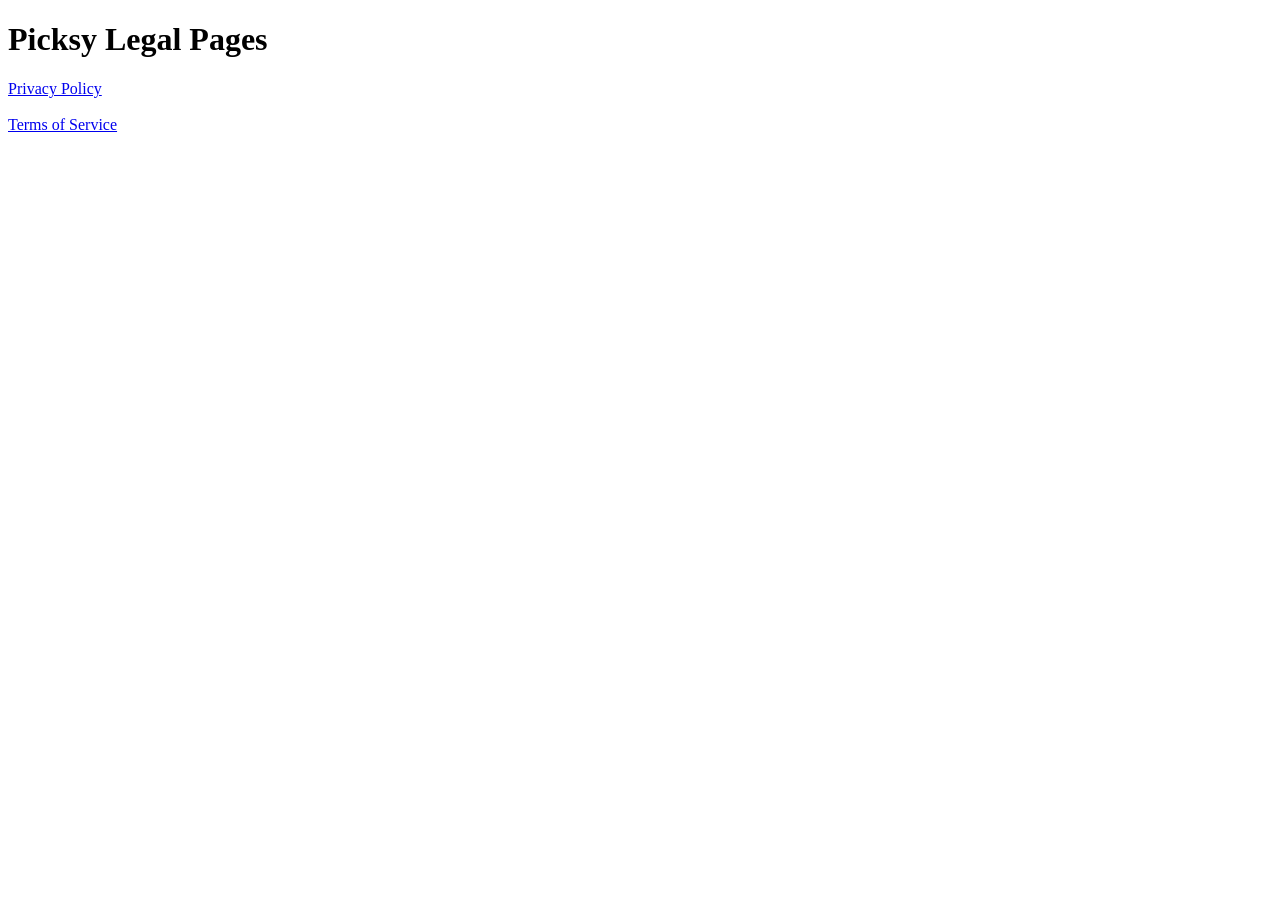
==== index.html @ c2216602 "first commit" ====
<!DOCTYPE html>
<html>
<head>
  <title>Picksy Legal</title>
</head>
<body>
  <h1>Picksy Legal Pages</h1>

  <a href="/privacy.html">Privacy Policy</a>
  <br><br>
  <a href="/terms.html">Terms of Service</a>
</body>
</html>
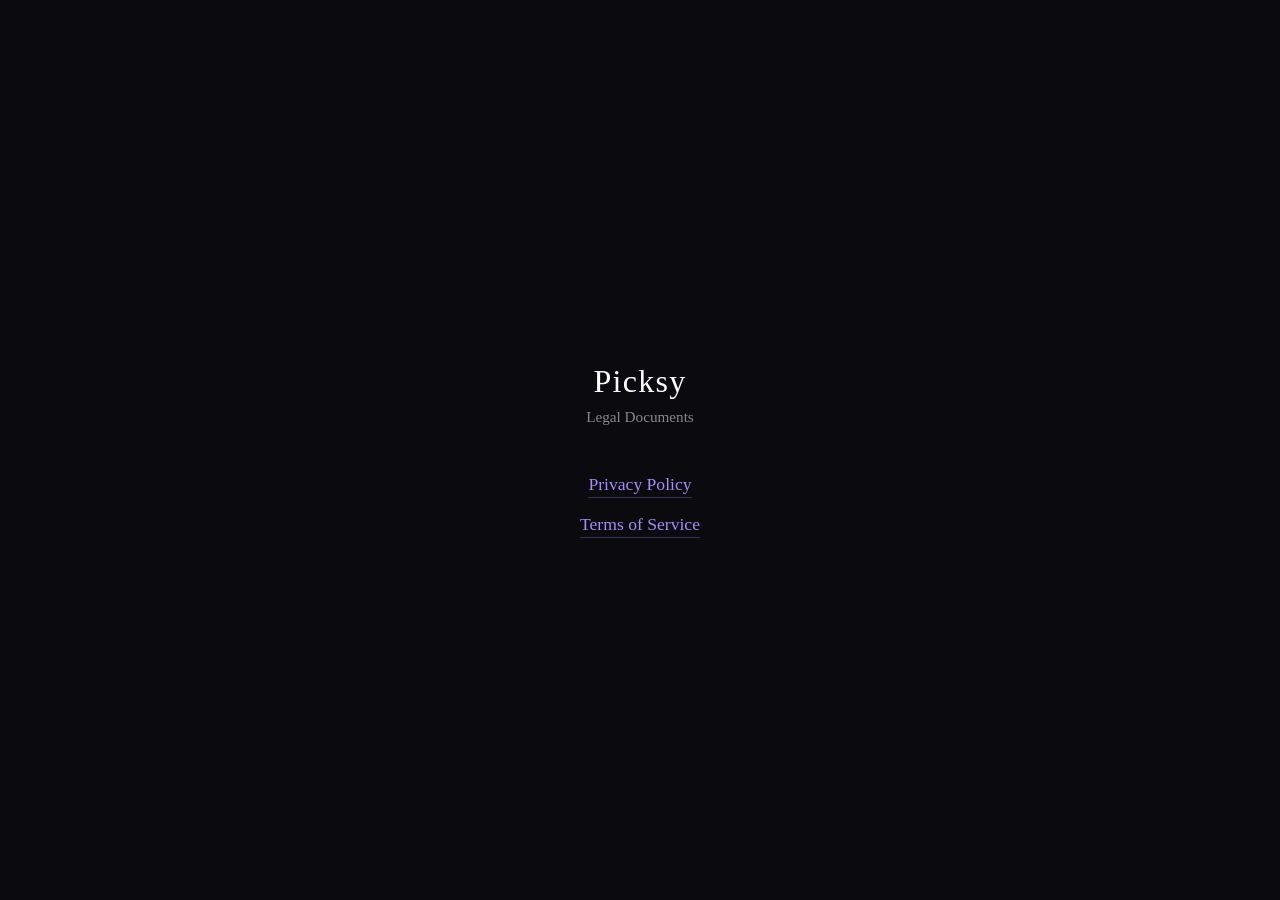
==== commit 6285916d: "second commit" ====
--- a/index.html
+++ b/index.html
@@ -1,13 +1,36 @@
 <!DOCTYPE html>
-<html>
+<html lang="en">
 <head>
+  <meta charset="UTF-8">
+  <meta name="viewport" content="width=device-width, initial-scale=1.0">
   <title>Picksy Legal</title>
+  <style>
+    * { margin: 0; padding: 0; box-sizing: border-box; }
+    body {
+      background: #0B0B0F;
+      color: #f0f0f0;
+      font-family: Georgia, serif;
+      min-height: 100vh;
+      display: flex;
+      align-items: center;
+      justify-content: center;
+    }
+    .container { text-align: center; padding: 48px 24px; }
+    h1 { font-size: 2rem; font-weight: 400; letter-spacing: 0.04em; margin-bottom: 8px; color: #fff; }
+    p { color: #888; font-size: 0.95rem; margin-bottom: 48px; }
+    .links { display: flex; flex-direction: column; gap: 16px; align-items: center; }
+    a { color: #a78bfa; text-decoration: none; font-size: 1.1rem; border-bottom: 1px solid rgba(167,139,250,0.3); padding-bottom: 2px; transition: color 0.2s; }
+    a:hover { color: #c4b5fd; }
+  </style>
 </head>
 <body>
-  <h1>Picksy Legal Pages</h1>
-
-  <a href="/privacy.html">Privacy Policy</a>
-  <br><br>
-  <a href="/terms.html">Terms of Service</a>
+  <div class="container">
+    <h1>Picksy</h1>
+    <p>Legal Documents</p>
+    <div class="links">
+      <a href="/privacy.html">Privacy Policy</a>
+      <a href="/terms.html">Terms of Service</a>
+    </div>
+  </div>
 </body>
-</html>+</html>
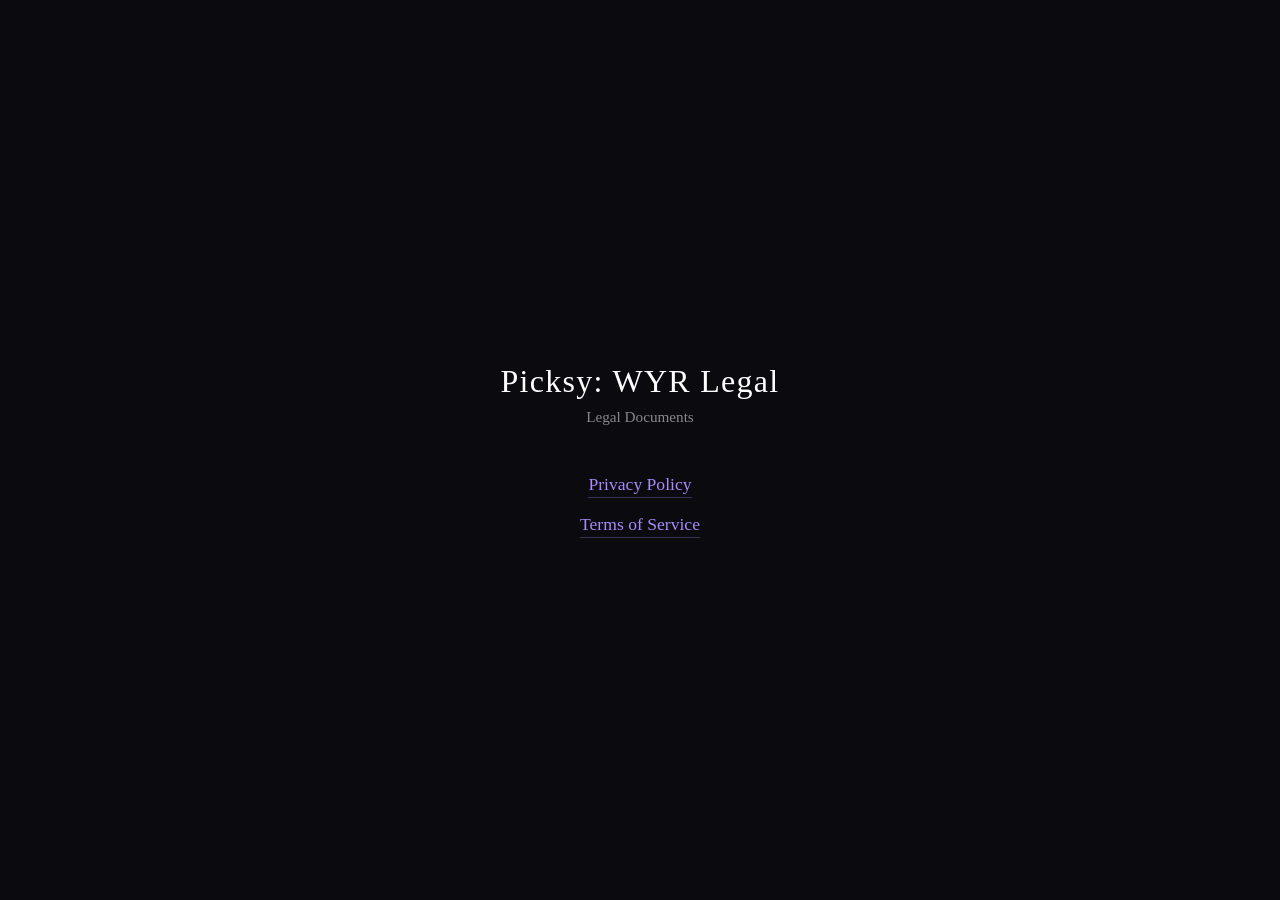
==== commit 0ea3502f: "index update" ====
--- a/index.html
+++ b/index.html
@@ -25,7 +25,7 @@
 </head>
 <body>
   <div class="container">
-    <h1>Picksy</h1>
+    <h1>Picksy: WYR Legal</h1>
     <p>Legal Documents</p>
     <div class="links">
       <a href="/privacy.html">Privacy Policy</a>
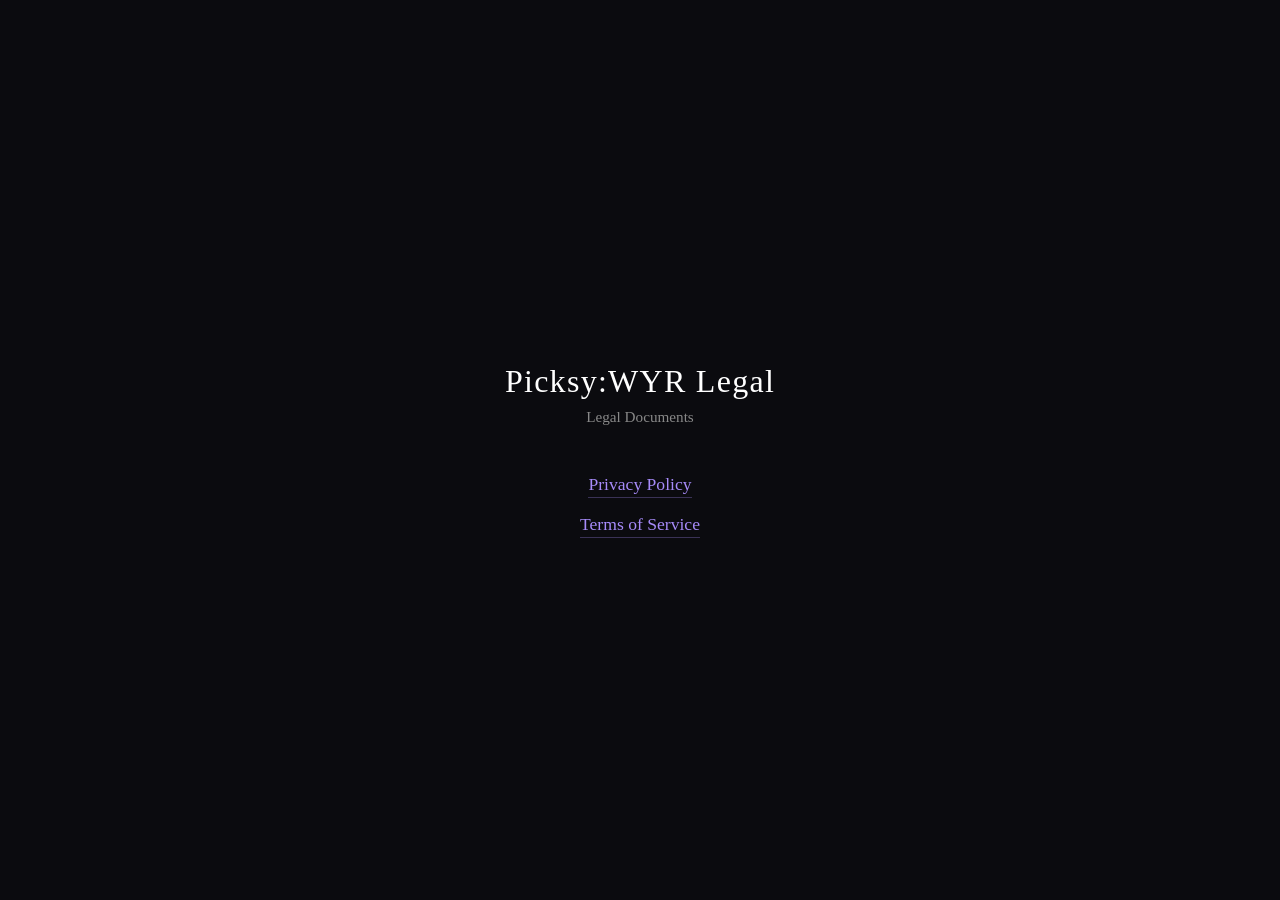
==== commit aa262188: "update" ====
--- a/index.html
+++ b/index.html
@@ -25,7 +25,7 @@
 </head>
 <body>
   <div class="container">
-    <h1>Picksy: WYR Legal</h1>
+    <h1>Picksy:WYR Legal</h1>
     <p>Legal Documents</p>
     <div class="links">
       <a href="/privacy.html">Privacy Policy</a>
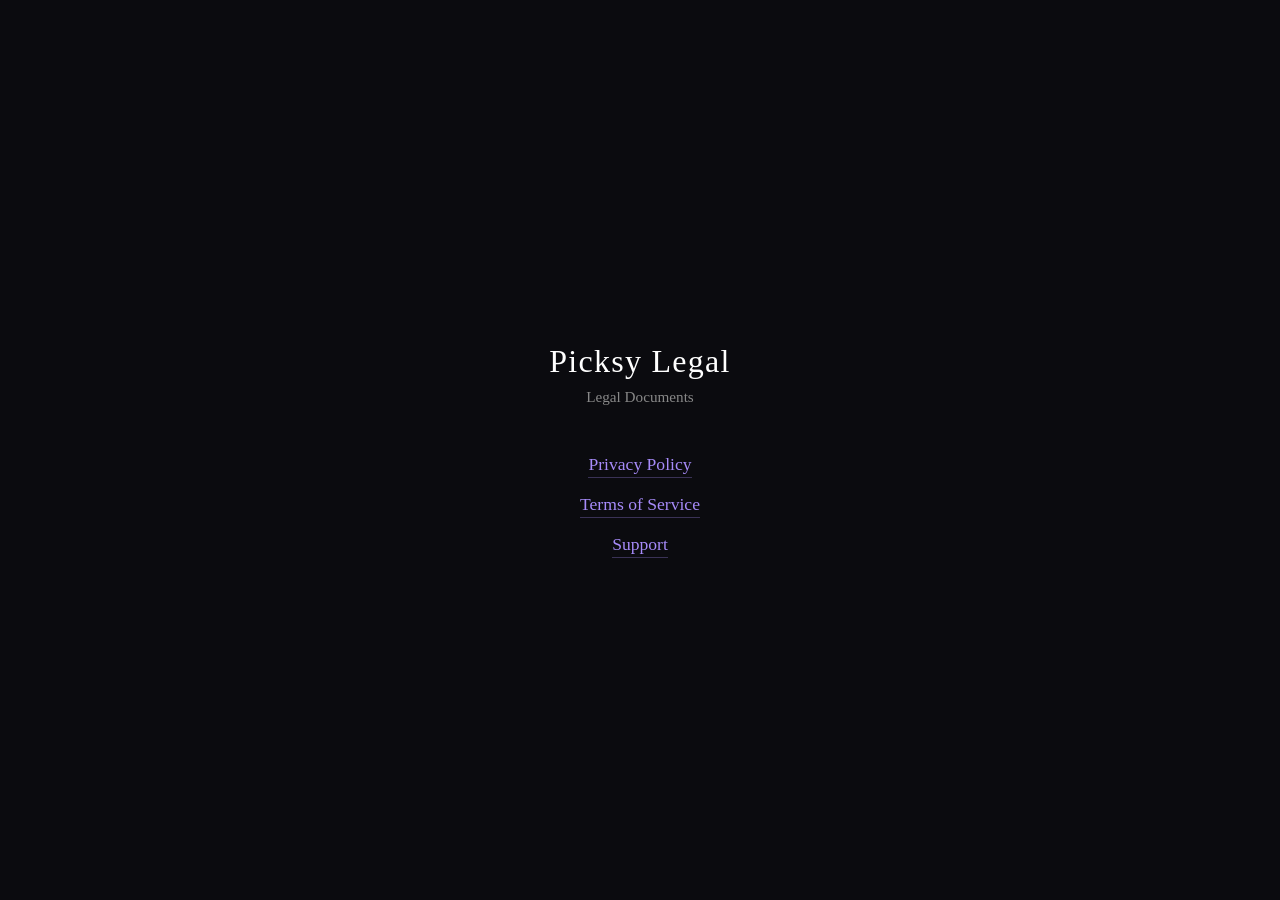
==== commit d0de8ee3: "update" ====
--- a/index.html
+++ b/index.html
@@ -25,11 +25,12 @@
 </head>
 <body>
   <div class="container">
-    <h1>Picksy:WYR Legal</h1>
+    <h1>Picksy Legal</h1>
     <p>Legal Documents</p>
     <div class="links">
       <a href="/privacy.html">Privacy Policy</a>
       <a href="/terms.html">Terms of Service</a>
+      <a href="/support.html">Support</a>
     </div>
   </div>
 </body>
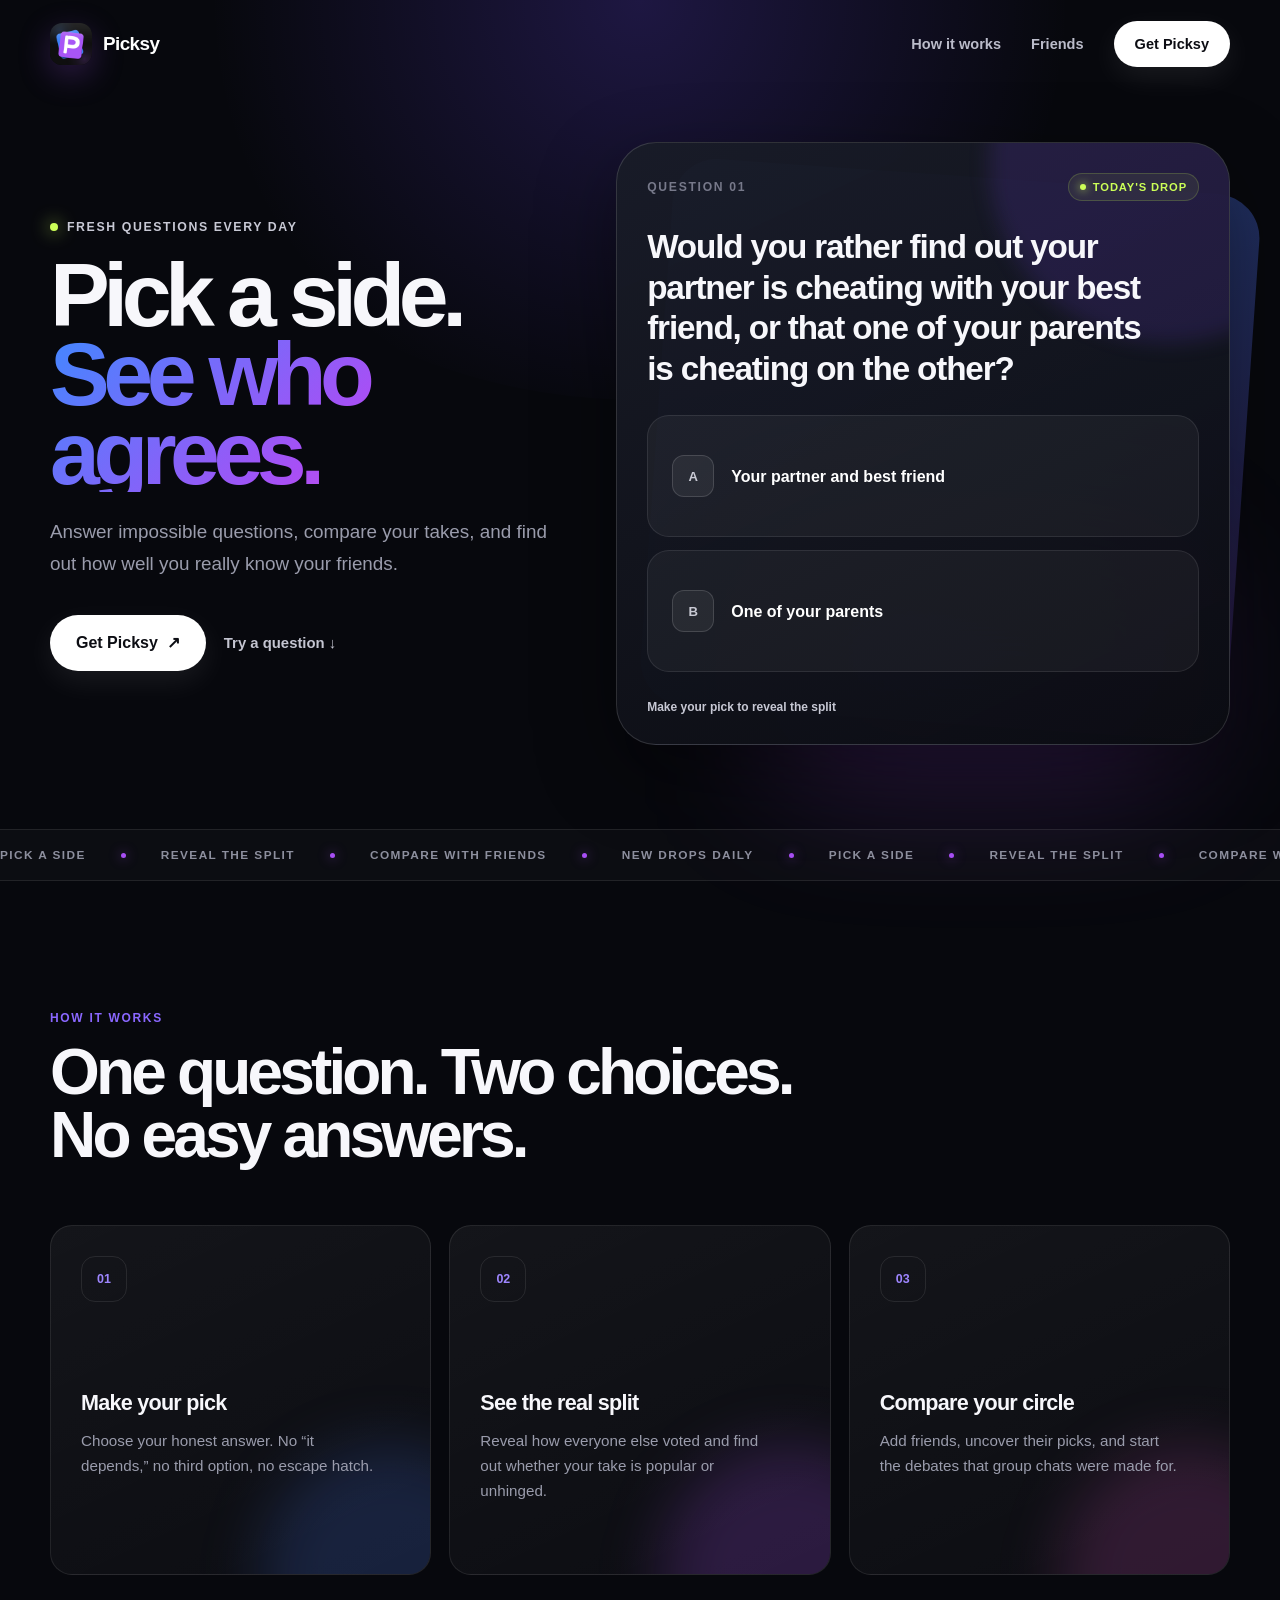
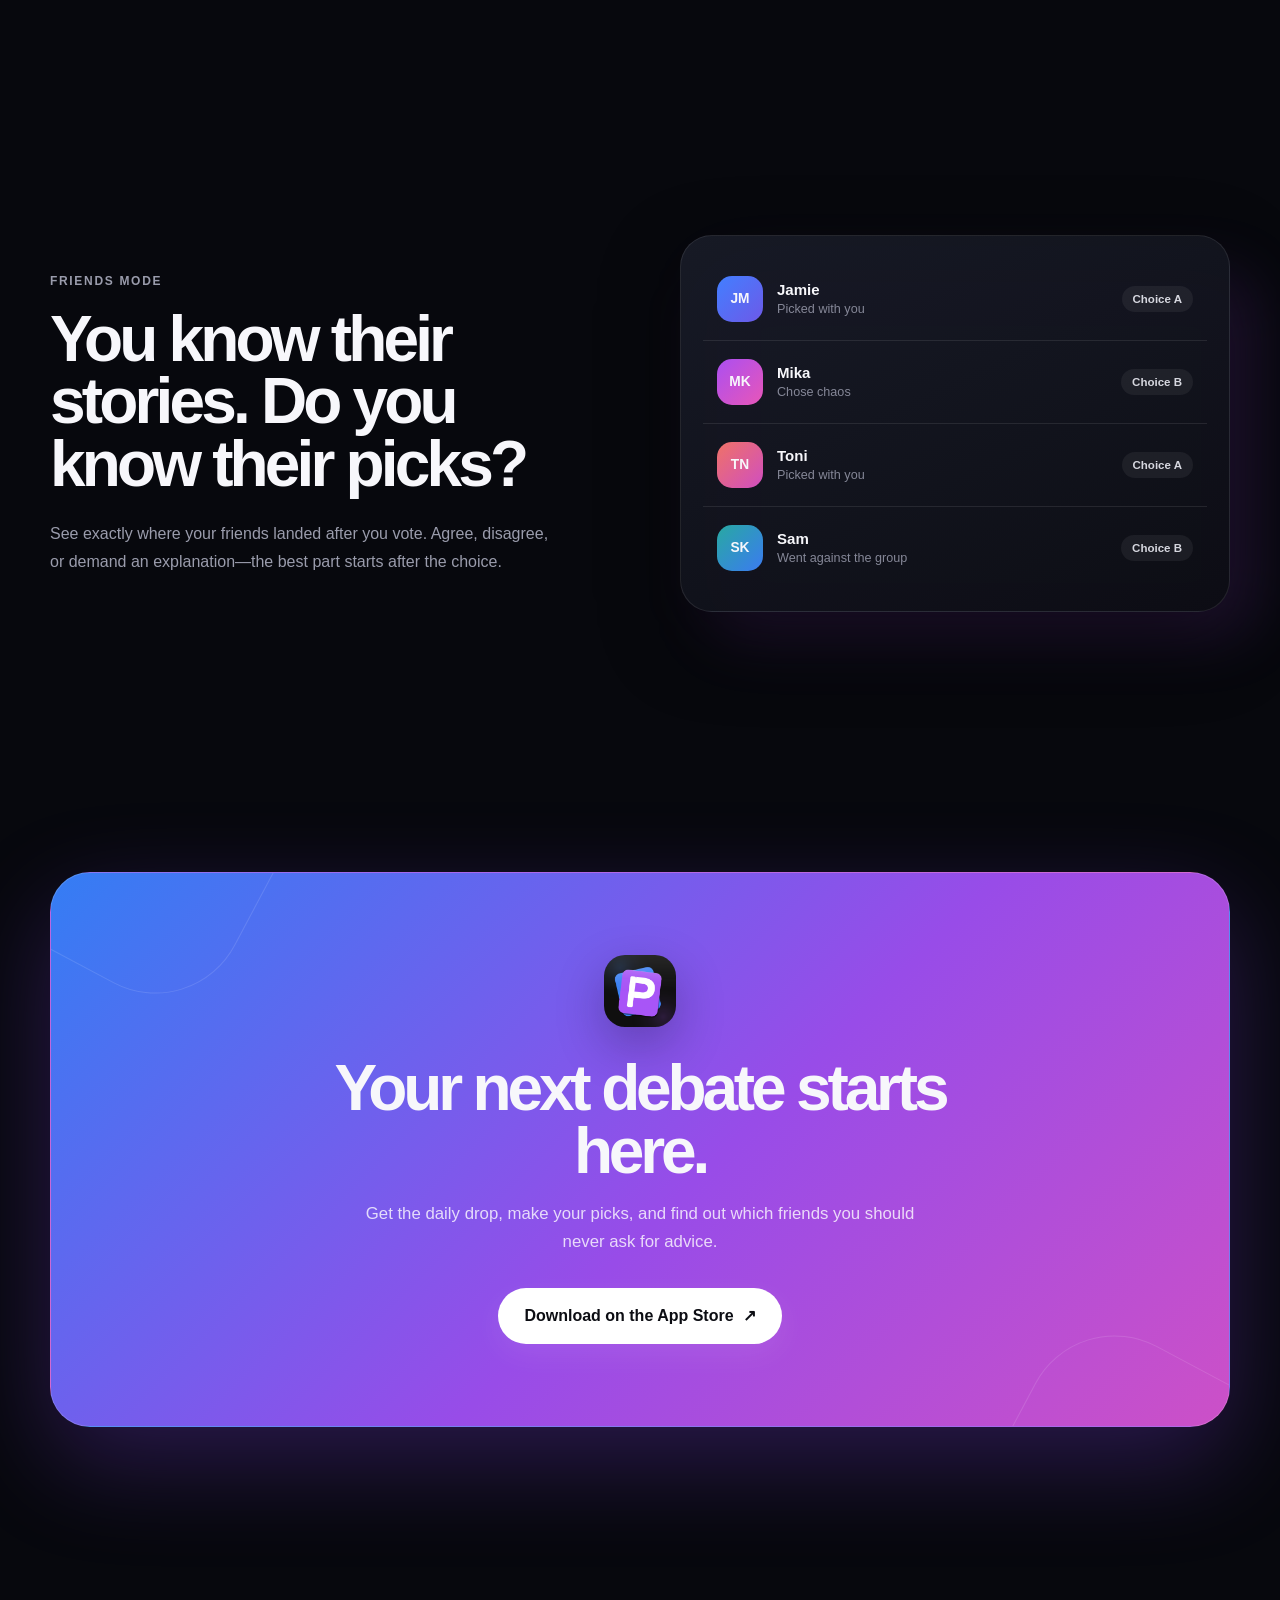
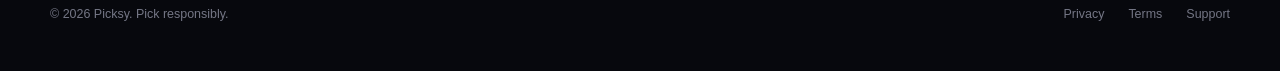
==== commit e8def099: "update" ====
--- a/index.html
+++ b/index.html
@@ -3,35 +3,147 @@
 <head>
   <meta charset="UTF-8">
   <meta name="viewport" content="width=device-width, initial-scale=1.0">
-  <title>Picksy Legal</title>
-  <style>
-    * { margin: 0; padding: 0; box-sizing: border-box; }
-    body {
-      background: #0B0B0F;
-      color: #f0f0f0;
-      font-family: Georgia, serif;
-      min-height: 100vh;
-      display: flex;
-      align-items: center;
-      justify-content: center;
-    }
-    .container { text-align: center; padding: 48px 24px; }
-    h1 { font-size: 2rem; font-weight: 400; letter-spacing: 0.04em; margin-bottom: 8px; color: #fff; }
-    p { color: #888; font-size: 0.95rem; margin-bottom: 48px; }
-    .links { display: flex; flex-direction: column; gap: 16px; align-items: center; }
-    a { color: #a78bfa; text-decoration: none; font-size: 1.1rem; border-bottom: 1px solid rgba(167,139,250,0.3); padding-bottom: 2px; transition: color 0.2s; }
-    a:hover { color: #c4b5fd; }
-  </style>
+  <meta name="theme-color" content="#07080d">
+  <meta name="description" content="Picksy is the social would-you-rather app. Pick a side, see the split, and discover what your friends really think.">
+  <link rel="icon" type="image/png" href="assets/picksy-icon-1024.png">
+  <link rel="stylesheet" href="styles.css">
+  <title>Picksy — Pick a side</title>
 </head>
 <body>
-  <div class="container">
-    <h1>Picksy Legal</h1>
-    <p>Legal Documents</p>
-    <div class="links">
-      <a href="/privacy.html">Privacy Policy</a>
-      <a href="/terms.html">Terms of Service</a>
-      <a href="/support.html">Support</a>
-    </div>
+  <div class="site-shell">
+    <header class="wrap">
+      <nav class="site-nav" aria-label="Main navigation">
+        <a class="brand" href="index.html">
+          <img src="assets/picksy-icon-1024.png" alt="" width="42" height="42">
+          <span>Picksy</span>
+        </a>
+        <ul class="nav-links">
+          <li><a href="#how-it-works">How it works</a></li>
+          <li><a href="#friends">Friends</a></li>
+          <li><a class="nav-cta" href="https://apps.apple.com/us/app/picksy-would-you-rather/id6767981511" target="_blank" rel="noopener noreferrer">Get Picksy</a></li>
+        </ul>
+      </nav>
+    </header>
+
+    <main>
+      <section class="hero wrap">
+        <div class="hero-copy">
+          <div class="eyebrow">Fresh questions every day</div>
+          <h1>Pick a side.<span>See who agrees.</span></h1>
+          <p>Answer impossible questions, compare your takes, and find out how well you really know your friends.</p>
+          <div class="hero-actions">
+            <a class="primary-button" href="https://apps.apple.com/us/app/picksy-would-you-rather/id6767981511" target="_blank" rel="noopener noreferrer">Get Picksy <span aria-hidden="true">↗</span></a>
+            <a class="text-link" href="#try-it">Try a question <span aria-hidden="true">↓</span></a>
+          </div>
+        </div>
+
+        <div class="poll-stage" id="try-it">
+          <article class="poll-card" data-poll aria-label="Interactive Picksy question">
+            <div class="poll-top">
+              <span class="poll-number" data-number>Question 01</span>
+              <span class="live-pill">Today's drop</span>
+            </div>
+            <h2 class="prompt" data-prompt></h2>
+            <div class="choice-list">
+              <button class="choice" type="button" data-choice>
+                <span class="choice-letter">A</span>
+                <span class="choice-text" data-choice-text></span>
+                <span class="choice-result" data-result></span>
+              </button>
+              <button class="choice" type="button" data-choice>
+                <span class="choice-letter">B</span>
+                <span class="choice-text" data-choice-text></span>
+                <span class="choice-result" data-result></span>
+              </button>
+            </div>
+            <div class="poll-footer">
+              <span class="poll-feedback" data-feedback aria-live="polite">Make your pick to reveal the split</span>
+              <button class="next-question" type="button" data-next>Next question <span aria-hidden="true">→</span></button>
+            </div>
+          </article>
+        </div>
+      </section>
+
+      <div class="ticker" aria-hidden="true">
+        <div class="ticker-track">
+          <span>Pick a side</span><span>Reveal the split</span><span>Compare with friends</span><span>New drops daily</span>
+          <span>Pick a side</span><span>Reveal the split</span><span>Compare with friends</span><span>New drops daily</span>
+        </div>
+      </div>
+
+      <section class="section wrap" id="how-it-works">
+        <div class="section-heading">
+          <p class="section-kicker">How it works</p>
+          <h2>One question. Two choices. No easy answers.</h2>
+        </div>
+        <div class="feature-grid">
+          <article class="feature-card">
+            <span class="feature-index">01</span>
+            <h3>Make your pick</h3>
+            <p>Choose your honest answer. No “it depends,” no third option, no escape hatch.</p>
+          </article>
+          <article class="feature-card">
+            <span class="feature-index">02</span>
+            <h3>See the real split</h3>
+            <p>Reveal how everyone else voted and find out whether your take is popular or unhinged.</p>
+          </article>
+          <article class="feature-card">
+            <span class="feature-index">03</span>
+            <h3>Compare your circle</h3>
+            <p>Add friends, uncover their picks, and start the debates that group chats were made for.</p>
+          </article>
+        </div>
+      </section>
+
+      <section class="section wrap social-section" id="friends">
+        <div class="social-copy">
+          <p class="section-kicker">Friends mode</p>
+          <h2>You know their stories. Do you know their picks?</h2>
+          <p>See exactly where your friends landed after you vote. Agree, disagree, or demand an explanation—the best part starts after the choice.</p>
+        </div>
+        <div class="friend-list" aria-label="Example friend picks">
+          <div class="friend-row">
+            <span class="avatar" style="--avatar: linear-gradient(135deg, #427fff, #6d59e8)">JM</span>
+            <div><p class="friend-name">Jamie</p><p class="friend-pick">Picked with you</p></div>
+            <span class="pick-badge">Choice A</span>
+          </div>
+          <div class="friend-row">
+            <span class="avatar" style="--avatar: linear-gradient(135deg, #ab4ff1, #e856b8)">MK</span>
+            <div><p class="friend-name">Mika</p><p class="friend-pick">Chose chaos</p></div>
+            <span class="pick-badge">Choice B</span>
+          </div>
+          <div class="friend-row">
+            <span class="avatar" style="--avatar: linear-gradient(135deg, #ef7267, #d04ec1)">TN</span>
+            <div><p class="friend-name">Toni</p><p class="friend-pick">Picked with you</p></div>
+            <span class="pick-badge">Choice A</span>
+          </div>
+          <div class="friend-row">
+            <span class="avatar" style="--avatar: linear-gradient(135deg, #28a9a2, #3b7bf1)">SK</span>
+            <div><p class="friend-name">Sam</p><p class="friend-pick">Went against the group</p></div>
+            <span class="pick-badge">Choice B</span>
+          </div>
+        </div>
+      </section>
+
+      <section class="section wrap" id="download">
+        <div class="cta-panel">
+          <img src="assets/picksy-icon-1024.png" alt="Picksy app icon" width="72" height="72">
+          <h2>Your next debate starts here.</h2>
+          <p>Get the daily drop, make your picks, and find out which friends you should never ask for advice.</p>
+          <a class="primary-button" href="https://apps.apple.com/us/app/picksy-would-you-rather/id6767981511" target="_blank" rel="noopener noreferrer">Download on the App Store <span aria-hidden="true">↗</span></a>
+        </div>
+      </section>
+    </main>
+
+    <footer class="site-footer wrap">
+      <p>© <span data-year>2026</span> Picksy. Pick responsibly.</p>
+      <div class="footer-links">
+        <a href="privacy.html">Privacy</a>
+        <a href="terms.html">Terms</a>
+        <a href="support.html">Support</a>
+      </div>
+    </footer>
   </div>
+  <script src="script.js"></script>
 </body>
 </html>
--- a/styles.css
+++ b/styles.css
@@ -0,0 +1,210 @@
+:root {
+  --bg: #07080d;
+  --surface: #10121a;
+  --line: rgba(255, 255, 255, 0.09);
+  --text: #f7f7fb;
+  --muted: #9a9cac;
+  --blue: #4387ff;
+  --violet: #a84ff5;
+  --pink: #ec5fd1;
+  --lime: #ccff57;
+  --gradient: linear-gradient(135deg, var(--blue), var(--violet) 58%, var(--pink));
+  --shadow: 0 28px 80px rgba(0, 0, 0, 0.42);
+  --radius-lg: 32px;
+  --radius-md: 22px;
+  --max: 1180px;
+}
+
+* { box-sizing: border-box; margin: 0; padding: 0; }
+html { scroll-behavior: smooth; }
+body {
+  min-height: 100vh;
+  overflow-x: hidden;
+  background: var(--bg);
+  color: var(--text);
+  font-family: Inter, ui-sans-serif, -apple-system, BlinkMacSystemFont, "Segoe UI", sans-serif;
+  -webkit-font-smoothing: antialiased;
+}
+body::selection { background: var(--violet); color: #fff; }
+a { color: inherit; }
+button, a { -webkit-tap-highlight-color: transparent; }
+button { font: inherit; }
+.site-shell { position: relative; isolation: isolate; }
+.site-shell::before {
+  position: absolute;
+  z-index: -2;
+  top: -400px;
+  left: 50%;
+  width: 1000px;
+  height: 800px;
+  border-radius: 50%;
+  background: radial-gradient(circle, rgba(111, 76, 255, 0.22), transparent 67%);
+  content: "";
+  transform: translateX(-50%);
+  pointer-events: none;
+}
+.wrap { width: min(calc(100% - 40px), var(--max)); margin-inline: auto; }
+.site-nav { display: flex; min-height: 88px; align-items: center; justify-content: space-between; gap: 24px; }
+.brand { display: inline-flex; align-items: center; gap: 11px; color: #fff; font-size: 1.18rem; font-weight: 800; letter-spacing: -0.03em; text-decoration: none; }
+.brand img { width: 42px; height: 42px; border-radius: 12px; box-shadow: 0 10px 32px rgba(159, 78, 242, 0.25); }
+.nav-links { display: flex; align-items: center; gap: 30px; list-style: none; }
+.nav-links a { color: #bbbcca; font-size: 0.91rem; font-weight: 650; text-decoration: none; transition: color 180ms ease; }
+.nav-links a:hover, .nav-links a:focus-visible { color: #fff; }
+.nav-cta, .primary-button {
+  display: inline-flex;
+  min-height: 46px;
+  align-items: center;
+  justify-content: center;
+  gap: 9px;
+  border: 1px solid rgba(255, 255, 255, 0.16);
+  border-radius: 999px;
+  background: #fff;
+  color: #0c0d13 !important;
+  font-weight: 800 !important;
+  text-decoration: none;
+  box-shadow: 0 10px 30px rgba(255, 255, 255, 0.08);
+  transition: transform 180ms ease, box-shadow 180ms ease;
+}
+.nav-cta { padding: 0 20px; }
+.nav-cta:hover, .primary-button:hover { transform: translateY(-2px); box-shadow: 0 14px 40px rgba(255, 255, 255, 0.14); }
+.hero { display: grid; min-height: 710px; align-items: center; grid-template-columns: 0.9fr 1.1fr; gap: 64px; padding: 54px 0 84px; }
+.hero > *, .poll-stage, .poll-card, .choice-text { min-width: 0; }
+.eyebrow { display: inline-flex; align-items: center; gap: 9px; margin-bottom: 22px; color: #c8c9d5; font-size: 0.77rem; font-weight: 800; letter-spacing: 0.13em; text-transform: uppercase; }
+.eyebrow::before { width: 8px; height: 8px; border-radius: 50%; background: var(--lime); box-shadow: 0 0 18px var(--lime); content: ""; }
+.hero h1 { max-width: 660px; margin-bottom: 24px; font-size: clamp(3.6rem, 7vw, 6.8rem); font-weight: 850; letter-spacing: -0.072em; line-height: 0.88; }
+.hero h1 span { display: block; background: var(--gradient); background-clip: text; -webkit-background-clip: text; color: transparent; }
+.hero-copy > p { max-width: 520px; color: var(--muted); font-size: clamp(1rem, 1.8vw, 1.18rem); line-height: 1.7; }
+.hero-actions { display: flex; align-items: center; gap: 18px; margin-top: 34px; }
+.primary-button { min-height: 56px; padding: 0 25px; }
+.text-link { color: #c4c5d1; font-size: 0.93rem; font-weight: 700; text-decoration: none; }
+.text-link span { display: inline-block; transition: transform 180ms ease; }
+.text-link:hover span { transform: translateY(4px); }
+.poll-stage { position: relative; min-height: 560px; }
+.poll-stage::before, .poll-stage::after { position: absolute; z-index: -1; border-radius: 44px; content: ""; }
+.poll-stage::before { inset: 34px -14px 22px 40px; background: linear-gradient(145deg, rgba(61, 133, 255, 0.46), rgba(151, 75, 240, 0.17)); transform: rotate(4deg); }
+.poll-stage::after { right: 8%; bottom: -5%; width: 66%; height: 35%; background: rgba(168, 79, 245, 0.27); filter: blur(70px); }
+.poll-card { position: relative; overflow: hidden; padding: 30px; border: 1px solid rgba(255, 255, 255, 0.14); border-radius: 40px; background: linear-gradient(155deg, rgba(25, 28, 40, 0.97), rgba(11, 12, 18, 0.98)); box-shadow: var(--shadow); }
+.poll-card::before { position: absolute; top: -160px; right: -120px; width: 360px; height: 360px; border-radius: 50%; background: rgba(130, 73, 255, 0.14); content: ""; filter: blur(10px); }
+.poll-top { position: relative; display: flex; align-items: center; justify-content: space-between; gap: 20px; margin-bottom: 26px; }
+.poll-number { color: #77798a; font-size: 0.76rem; font-weight: 800; letter-spacing: 0.14em; text-transform: uppercase; }
+.live-pill { display: inline-flex; align-items: center; gap: 7px; padding: 7px 11px; border: 1px solid rgba(204, 255, 87, 0.18); border-radius: 999px; background: rgba(204, 255, 87, 0.07); color: var(--lime); font-size: 0.7rem; font-weight: 800; letter-spacing: 0.08em; text-transform: uppercase; }
+.live-pill::before { width: 6px; height: 6px; border-radius: 50%; background: currentColor; content: ""; box-shadow: 0 0 10px currentColor; }
+.prompt { position: relative; max-width: 520px; margin-bottom: 26px; overflow-wrap: anywhere; font-size: clamp(1.45rem, 2.6vw, 2.12rem); font-weight: 780; letter-spacing: -0.035em; line-height: 1.22; }
+.choice-list { position: relative; display: grid; gap: 13px; }
+.choice { position: relative; display: grid; overflow: hidden; width: 100%; min-height: 122px; padding: 22px 24px; border: 1px solid var(--line); border-radius: 22px; background: rgba(255, 255, 255, 0.045); color: #fff; cursor: pointer; grid-template-columns: 44px 1fr auto; align-items: center; gap: 15px; text-align: left; transition: border-color 180ms ease, background 180ms ease, transform 180ms ease; }
+.choice::before { position: absolute; z-index: 0; top: 0; bottom: 0; left: 0; width: var(--result, 0%); background: linear-gradient(90deg, rgba(66, 134, 255, 0.22), rgba(168, 79, 245, 0.2)); content: ""; transition: width 800ms cubic-bezier(0.22, 1, 0.36, 1); }
+.choice:hover, .choice:focus-visible { border-color: rgba(255, 255, 255, 0.24); background: rgba(255, 255, 255, 0.075); outline: none; transform: translateY(-2px); }
+.choice.selected { border-color: rgba(163, 84, 246, 0.68); }
+.choice-letter, .choice-text, .choice-result { position: relative; z-index: 1; }
+.choice-letter { display: grid; width: 42px; height: 42px; place-items: center; border: 1px solid rgba(255, 255, 255, 0.14); border-radius: 12px; background: rgba(255, 255, 255, 0.06); color: #c9cad4; font-size: 0.82rem; font-weight: 850; }
+.choice-text { max-width: 370px; font-size: 1rem; font-weight: 680; line-height: 1.45; }
+.choice-result { min-width: 45px; color: #fff; font-size: 1.25rem; font-weight: 850; opacity: 0; transform: translateX(8px); transition: opacity 300ms ease, transform 300ms ease; }
+.poll-card.answered .choice-result { opacity: 1; transform: translateX(0); }
+.poll-footer { display: flex; min-height: 42px; align-items: flex-end; justify-content: space-between; gap: 20px; padding-top: 20px; color: #707282; font-size: 0.75rem; font-weight: 650; }
+.poll-feedback { color: #c7c8d4; }
+.next-question { display: none; border: 0; background: transparent; color: #fff; cursor: pointer; font-weight: 800; }
+.poll-card.answered .next-question { display: inline-flex; align-items: center; gap: 6px; }
+.ticker { overflow: hidden; border-block: 1px solid var(--line); background: rgba(255, 255, 255, 0.018); }
+.ticker-track { display: flex; width: max-content; padding: 18px 0; animation: ticker 30s linear infinite; }
+.ticker span { display: inline-flex; align-items: center; color: #8d8f9e; font-size: 0.74rem; font-weight: 800; letter-spacing: 0.12em; text-transform: uppercase; }
+.ticker span::after { width: 5px; height: 5px; margin: 0 35px; border-radius: 50%; background: var(--violet); content: ""; box-shadow: 0 0 12px rgba(168, 79, 245, 0.7); }
+@keyframes ticker { to { transform: translateX(-50%); } }
+.section { padding: 130px 0; }
+.section-heading { max-width: 760px; margin-bottom: 58px; }
+.section-kicker { margin-bottom: 16px; color: #8a67ff; font-size: 0.75rem; font-weight: 850; letter-spacing: 0.14em; text-transform: uppercase; }
+.section h2 { font-size: clamp(2.4rem, 5vw, 4.7rem); font-weight: 820; letter-spacing: -0.06em; line-height: 0.98; }
+.feature-grid { display: grid; grid-template-columns: repeat(3, 1fr); gap: 18px; }
+.feature-card { position: relative; overflow: hidden; min-height: 350px; padding: 30px; border: 1px solid var(--line); border-radius: var(--radius-md); background: linear-gradient(155deg, rgba(255, 255, 255, 0.055), rgba(255, 255, 255, 0.025)); }
+.feature-card::after { position: absolute; right: -90px; bottom: -130px; width: 260px; height: 260px; border-radius: 50%; background: var(--glow, rgba(79, 128, 255, 0.18)); content: ""; filter: blur(30px); }
+.feature-card:nth-child(2) { --glow: rgba(168, 79, 245, 0.2); }
+.feature-card:nth-child(3) { --glow: rgba(236, 95, 209, 0.16); }
+.feature-index { display: grid; width: 46px; height: 46px; margin-bottom: 88px; place-items: center; border: 1px solid var(--line); border-radius: 14px; color: #9e86ff; font-size: 0.78rem; font-weight: 850; }
+.feature-card h3 { margin-bottom: 12px; font-size: 1.35rem; letter-spacing: -0.035em; }
+.feature-card p { position: relative; z-index: 1; max-width: 300px; color: var(--muted); font-size: 0.95rem; line-height: 1.65; }
+.social-section { display: grid; align-items: center; grid-template-columns: 1fr 1fr; gap: 80px; }
+.social-copy h2 { margin-bottom: 24px; }
+.social-copy > p { max-width: 500px; color: var(--muted); line-height: 1.75; }
+.friend-list { position: relative; padding: 22px; border: 1px solid var(--line); border-radius: var(--radius-lg); background: linear-gradient(155deg, rgba(24, 27, 39, 0.95), rgba(12, 13, 19, 0.95)); box-shadow: var(--shadow); }
+.friend-list::before { position: absolute; z-index: -1; inset: 40px -22px -22px 30px; border-radius: 34px; background: rgba(165, 75, 245, 0.18); content: ""; filter: blur(30px); }
+.friend-row { display: grid; padding: 18px 14px; grid-template-columns: 46px 1fr auto; align-items: center; gap: 14px; border-bottom: 1px solid var(--line); }
+.friend-row:last-child { border-bottom: 0; }
+.avatar { display: grid; width: 46px; height: 46px; place-items: center; border-radius: 15px; background: var(--avatar); font-size: 0.86rem; font-weight: 850; }
+.friend-name { margin-bottom: 4px; font-size: 0.94rem; font-weight: 750; }
+.friend-pick { color: #858797; font-size: 0.79rem; }
+.pick-badge { padding: 7px 11px; border-radius: 999px; background: rgba(255, 255, 255, 0.06); color: #d6d7df; font-size: 0.72rem; font-weight: 800; }
+.cta-panel { position: relative; overflow: hidden; padding: 82px 30px; border: 1px solid rgba(255, 255, 255, 0.15); border-radius: 40px; background: linear-gradient(135deg, #347df4 0%, #984ce8 55%, #d851c0 110%); text-align: center; box-shadow: 0 35px 100px rgba(121, 62, 223, 0.3); }
+.cta-panel::before, .cta-panel::after { position: absolute; width: 340px; height: 340px; border: 1px solid rgba(255, 255, 255, 0.12); border-radius: 90px; content: ""; transform: rotate(28deg); }
+.cta-panel::before { top: -250px; left: -100px; }
+.cta-panel::after { right: -90px; bottom: -280px; }
+.cta-panel img { width: 72px; height: 72px; margin-bottom: 26px; border-radius: 21px; box-shadow: 0 18px 48px rgba(18, 9, 39, 0.28); }
+.cta-panel h2 { max-width: 720px; margin: 0 auto 18px; font-size: clamp(2.5rem, 5vw, 5rem); letter-spacing: -0.065em; }
+.cta-panel p { max-width: 560px; margin: 0 auto 32px; color: rgba(255, 255, 255, 0.79); font-size: 1.05rem; line-height: 1.65; }
+.site-footer { display: flex; padding: 50px 0; align-items: center; justify-content: space-between; gap: 30px; color: #747685; font-size: 0.78rem; }
+.footer-links { display: flex; flex-wrap: wrap; gap: 24px; }
+.footer-links a { text-decoration: none; transition: color 180ms ease; }
+.footer-links a:hover { color: #fff; }
+
+/* Legal and support pages */
+.legal-page { background: radial-gradient(circle at 50% -15%, rgba(117, 69, 230, 0.18), transparent 35%), var(--bg); color: #c9cad3; line-height: 1.75; }
+.legal-page .container { width: min(calc(100% - 40px), 820px); margin: 0 auto; padding: 0 0 100px; }
+.legal-page nav { display: flex; min-height: 88px; align-items: center; justify-content: space-between; margin-bottom: 72px; border-bottom: 1px solid var(--line); }
+.legal-page nav > a { display: inline-flex; align-items: center; gap: 10px; color: #fff; font-size: 1rem; font-weight: 800; text-decoration: none; }
+.legal-page nav img { width: 36px; height: 36px; border-radius: 11px; }
+.legal-page h1 { margin-bottom: 10px; color: #fff; font-size: clamp(2.6rem, 7vw, 4.6rem); font-weight: 820; letter-spacing: -0.06em; line-height: 1; }
+.legal-page .updated, .legal-page .intro { margin-bottom: 52px; color: #777988; font-size: 0.9rem; }
+.legal-page h2 { margin: 52px 0 14px; color: #fff; font-size: 1.32rem; font-weight: 780; letter-spacing: -0.02em; line-height: 1.35; }
+.legal-page h3 { margin: 28px 0 9px; color: #e1e2ea; font-size: 1rem; }
+.legal-page p { margin-bottom: 17px; }
+.legal-page ul { margin: 0 0 18px; padding-left: 23px; }
+.legal-page li { margin-bottom: 8px; }
+.legal-page strong { color: #f0f0f5; }
+.legal-page hr { height: 1px; margin: 42px 0; border: 0; background: var(--line); }
+.legal-page a { color: #ad7bff; text-underline-offset: 3px; }
+.legal-page table { display: block; overflow-x: auto; width: 100%; margin: 20px 0 24px; border: 1px solid var(--line); border-radius: 16px; border-collapse: separate; border-spacing: 0; font-size: 0.88rem; }
+.legal-page thead, .legal-page tbody, .legal-page tr { min-width: 660px; }
+.legal-page th, .legal-page td { padding: 14px 16px; border-bottom: 1px solid var(--line); text-align: left; }
+.legal-page th { background: rgba(255, 255, 255, 0.04); color: #fff; }
+.legal-page tr:last-child td { border-bottom: 0; }
+.legal-page .caps { padding: 20px; border: 1px solid var(--line); border-radius: 14px; background: rgba(255, 255, 255, 0.025); color: #a9aab6; font-size: 0.84rem; }
+.legal-page .contact-box { margin-top: 22px; padding: 24px; border: 1px solid rgba(168, 79, 245, 0.28); border-radius: 18px; background: rgba(168, 79, 245, 0.07); }
+.legal-page .contact-box a { color: #fff; font-weight: 750; text-decoration: none; }
+.legal-page .back { display: inline-block; margin-top: 50px; color: #888a99; font-size: 0.86rem; text-decoration: none; }
+@media (max-width: 900px) {
+  .hero { grid-template-columns: 1fr; gap: 50px; padding-top: 80px; }
+  .hero-copy { text-align: center; }
+  .hero-copy > p { margin-inline: auto; }
+  .hero-actions { justify-content: center; }
+  .poll-stage { width: min(100%, 640px); margin-inline: auto; }
+  .feature-grid { grid-template-columns: 1fr; }
+  .feature-card { min-height: 270px; }
+  .feature-index { margin-bottom: 48px; }
+  .social-section { grid-template-columns: 1fr; gap: 50px; }
+}
+@media (max-width: 640px) {
+  .wrap { width: min(calc(100% - 28px), var(--max)); }
+  .site-nav { min-height: 74px; }
+  .nav-links li:not(:last-child) { display: none; }
+  .nav-cta { min-height: 42px; padding-inline: 15px; font-size: 0.82rem !important; }
+  .hero { min-height: auto; padding: 64px 0 72px; }
+  .hero h1 { font-size: clamp(3.1rem, 17vw, 4.8rem); }
+  .hero h1 { overflow-wrap: anywhere; }
+  .hero-actions { flex-direction: column; }
+  .poll-stage { min-height: auto; }
+  .poll-card { padding: 22px; border-radius: 28px; }
+  .choice { min-height: 130px; padding: 18px; grid-template-columns: 38px 1fr auto; gap: 12px; }
+  .choice-letter { width: 38px; height: 38px; }
+  .choice-text { overflow-wrap: anywhere; font-size: 0.9rem; }
+  .choice-result { font-size: 1rem; }
+  .poll-footer { align-items: center; }
+  .section { padding: 92px 0; }
+  .section-heading { margin-bottom: 38px; }
+  .feature-card { padding: 24px; }
+  .cta-panel { padding: 64px 22px; border-radius: 28px; }
+  .site-footer { flex-direction: column; align-items: flex-start; }
+  .legal-page .container { width: min(calc(100% - 32px), 820px); padding-bottom: 70px; }
+  .legal-page nav { min-height: 74px; margin-bottom: 55px; }
+}
+@media (prefers-reduced-motion: reduce) {
+  html { scroll-behavior: auto; }
+  *, *::before, *::after { animation-duration: 0.01ms !important; animation-iteration-count: 1 !important; transition-duration: 0.01ms !important; }
+}
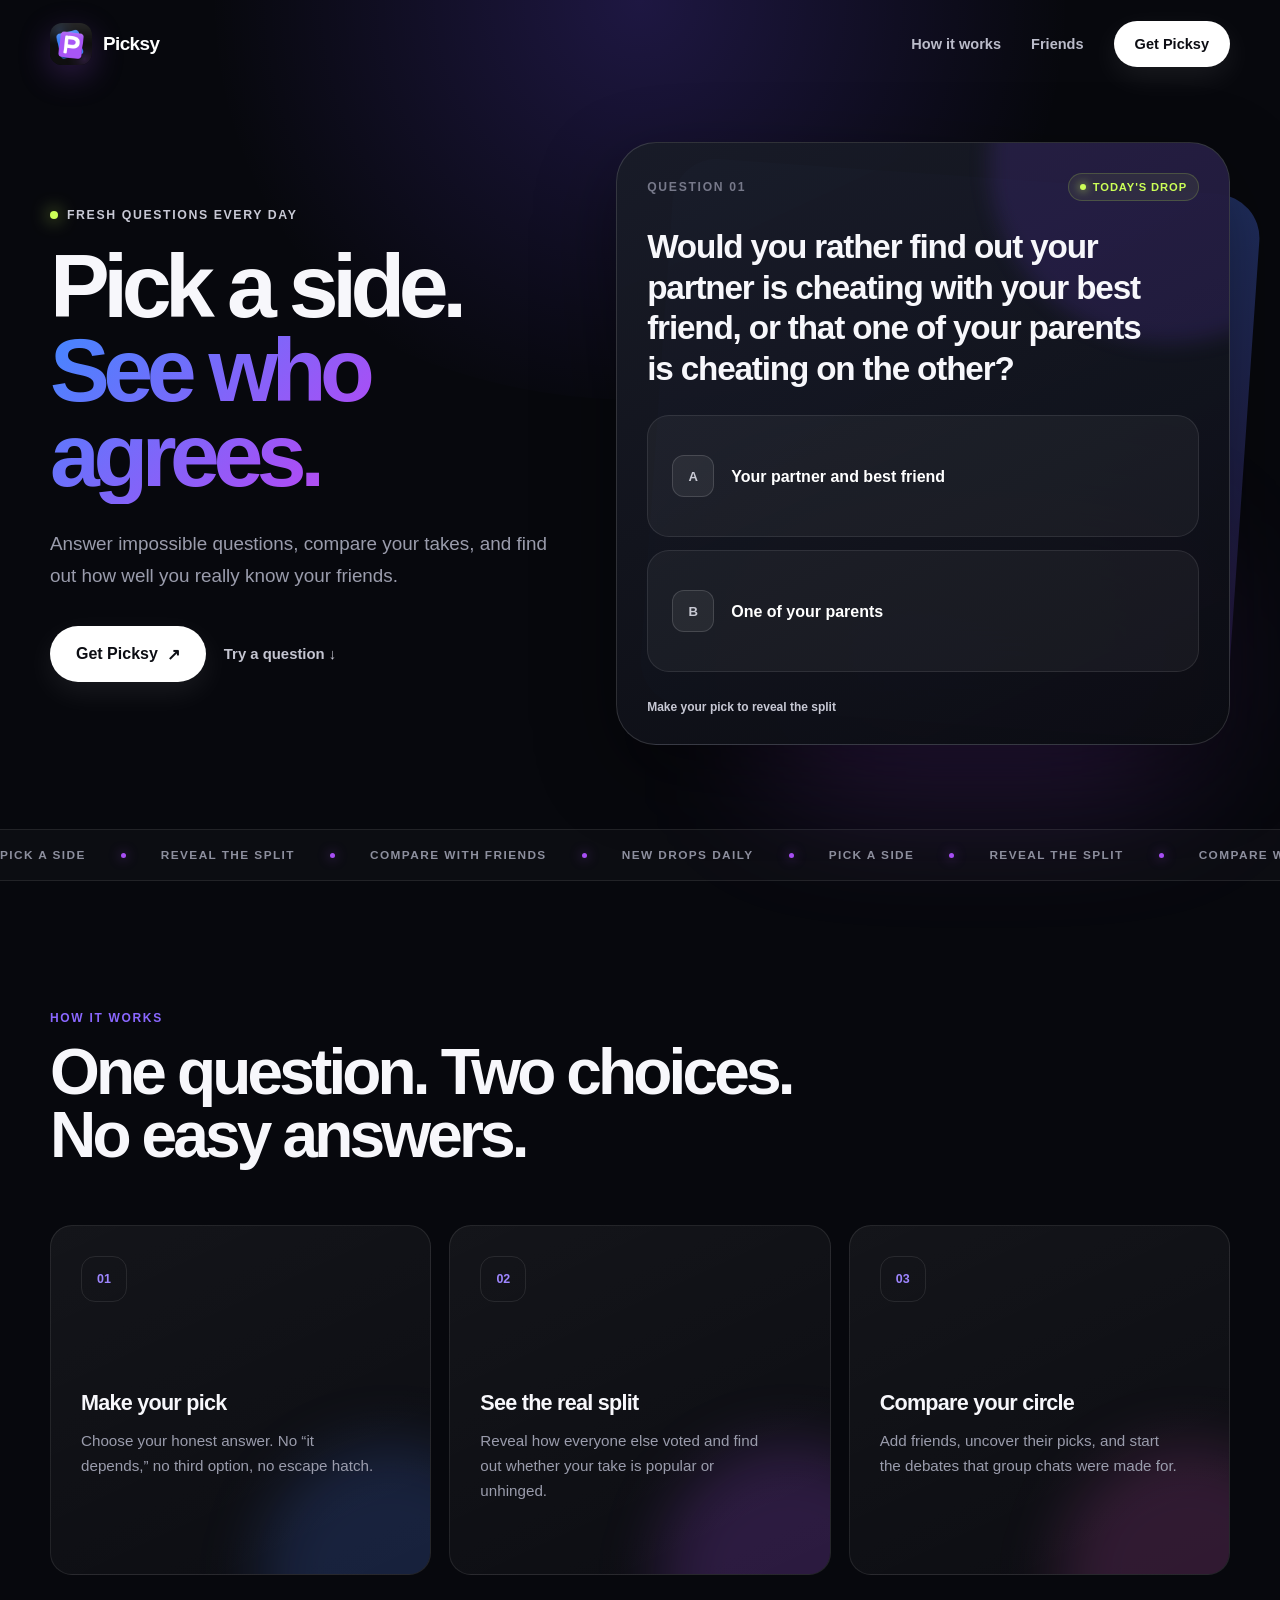
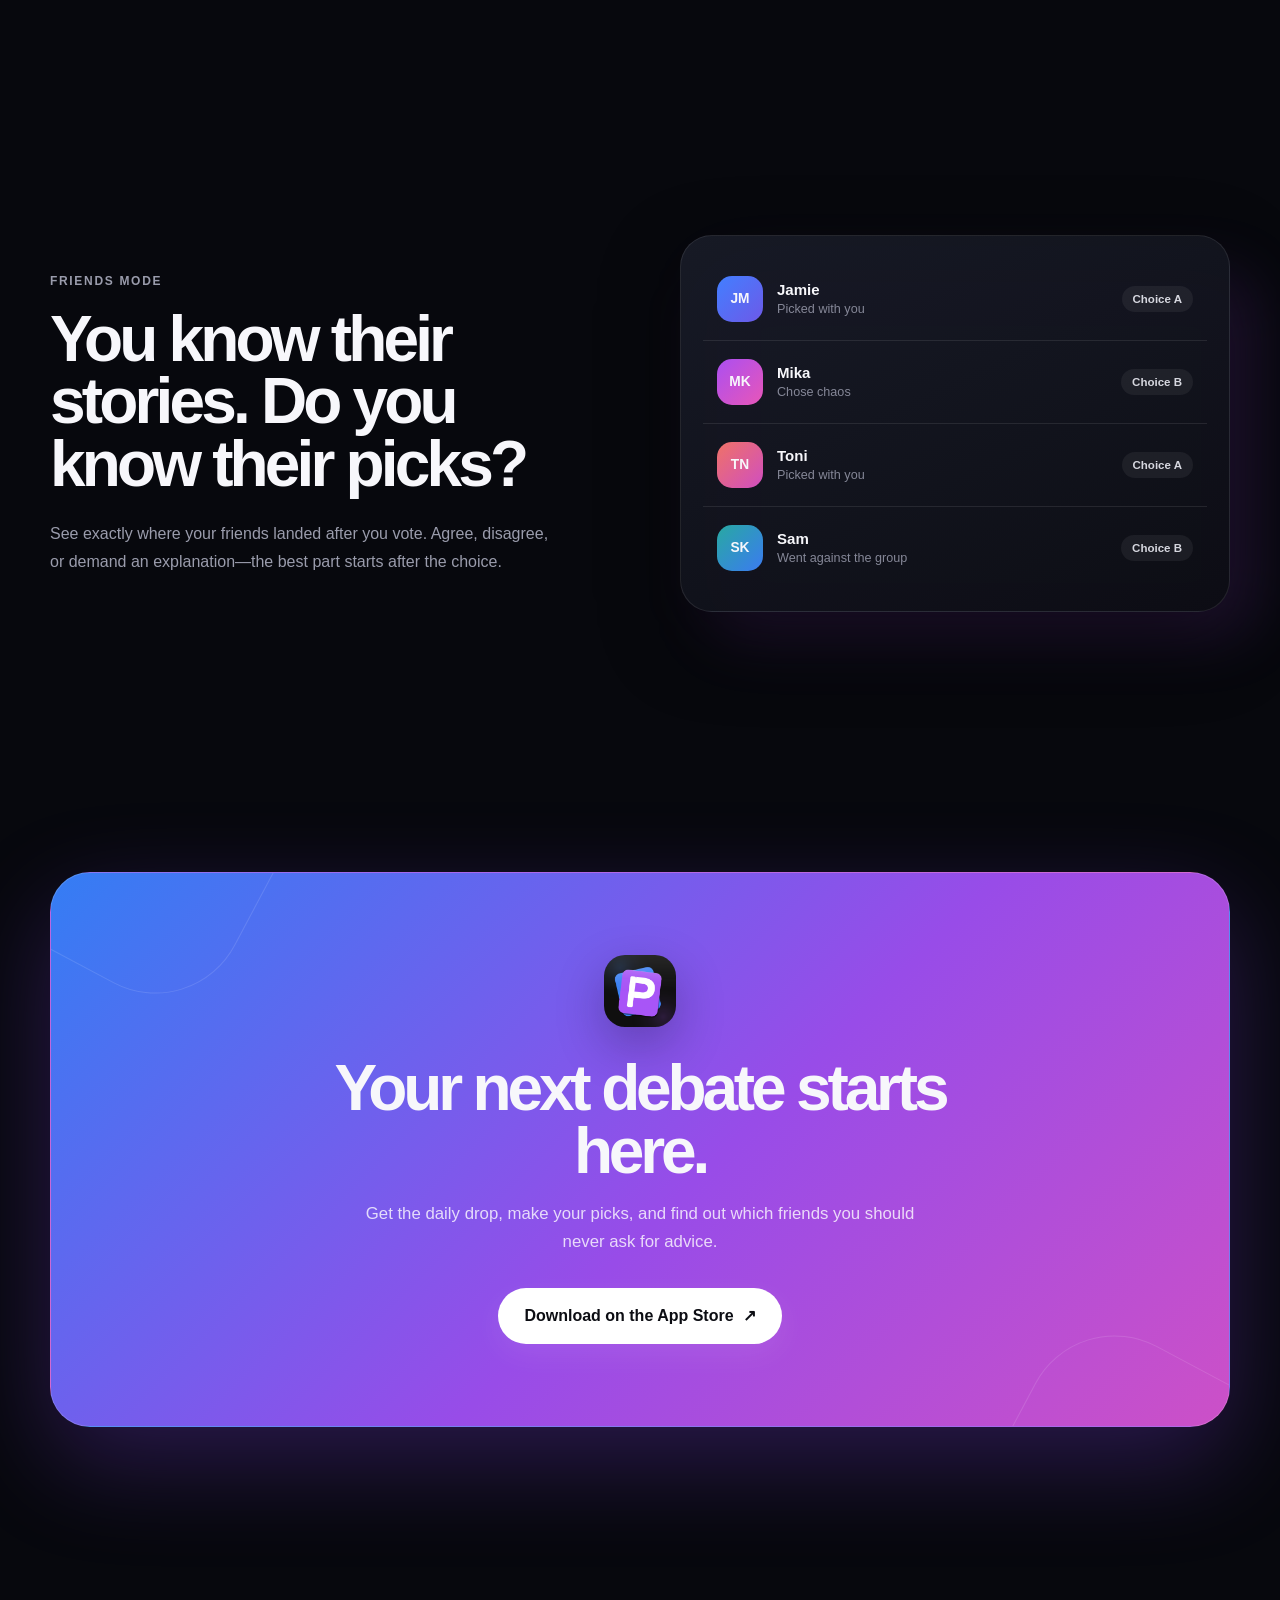
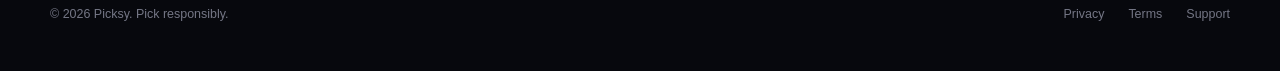
==== commit 2885a0e9: "update" ====
--- a/index.html
+++ b/index.html
@@ -43,17 +43,17 @@
               <span class="poll-number" data-number>Question 01</span>
               <span class="live-pill">Today's drop</span>
             </div>
-            <h2 class="prompt" data-prompt></h2>
+            <h2 class="prompt" data-prompt>Would you rather find out your partner is cheating with your best friend, or that one of your parents is cheating on the other?</h2>
             <div class="choice-list">
               <button class="choice" type="button" data-choice>
                 <span class="choice-letter">A</span>
-                <span class="choice-text" data-choice-text></span>
-                <span class="choice-result" data-result></span>
+                <span class="choice-text" data-choice-text>Your partner and best friend</span>
+                <span class="choice-result" data-result>62%</span>
               </button>
               <button class="choice" type="button" data-choice>
                 <span class="choice-letter">B</span>
-                <span class="choice-text" data-choice-text></span>
-                <span class="choice-result" data-result></span>
+                <span class="choice-text" data-choice-text>One of your parents</span>
+                <span class="choice-result" data-result>38%</span>
               </button>
             </div>
             <div class="poll-footer">
--- a/styles.css
+++ b/styles.css
@@ -71,8 +71,8 @@
 .hero > *, .poll-stage, .poll-card, .choice-text { min-width: 0; }
 .eyebrow { display: inline-flex; align-items: center; gap: 9px; margin-bottom: 22px; color: #c8c9d5; font-size: 0.77rem; font-weight: 800; letter-spacing: 0.13em; text-transform: uppercase; }
 .eyebrow::before { width: 8px; height: 8px; border-radius: 50%; background: var(--lime); box-shadow: 0 0 18px var(--lime); content: ""; }
-.hero h1 { max-width: 660px; margin-bottom: 24px; font-size: clamp(3.6rem, 7vw, 6.8rem); font-weight: 850; letter-spacing: -0.072em; line-height: 0.88; }
-.hero h1 span { display: block; background: var(--gradient); background-clip: text; -webkit-background-clip: text; color: transparent; }
+.hero h1 { max-width: 660px; margin-bottom: 24px; font-size: clamp(3.6rem, 7vw, 6.8rem); font-weight: 850; letter-spacing: -0.072em; line-height: 0.94; }
+.hero h1 span { display: block; padding-bottom: 0.08em; background: var(--gradient); background-clip: text; -webkit-background-clip: text; color: transparent; }
 .hero-copy > p { max-width: 520px; color: var(--muted); font-size: clamp(1rem, 1.8vw, 1.18rem); line-height: 1.7; }
 .hero-actions { display: flex; align-items: center; gap: 18px; margin-top: 34px; }
 .primary-button { min-height: 56px; padding: 0 25px; }
